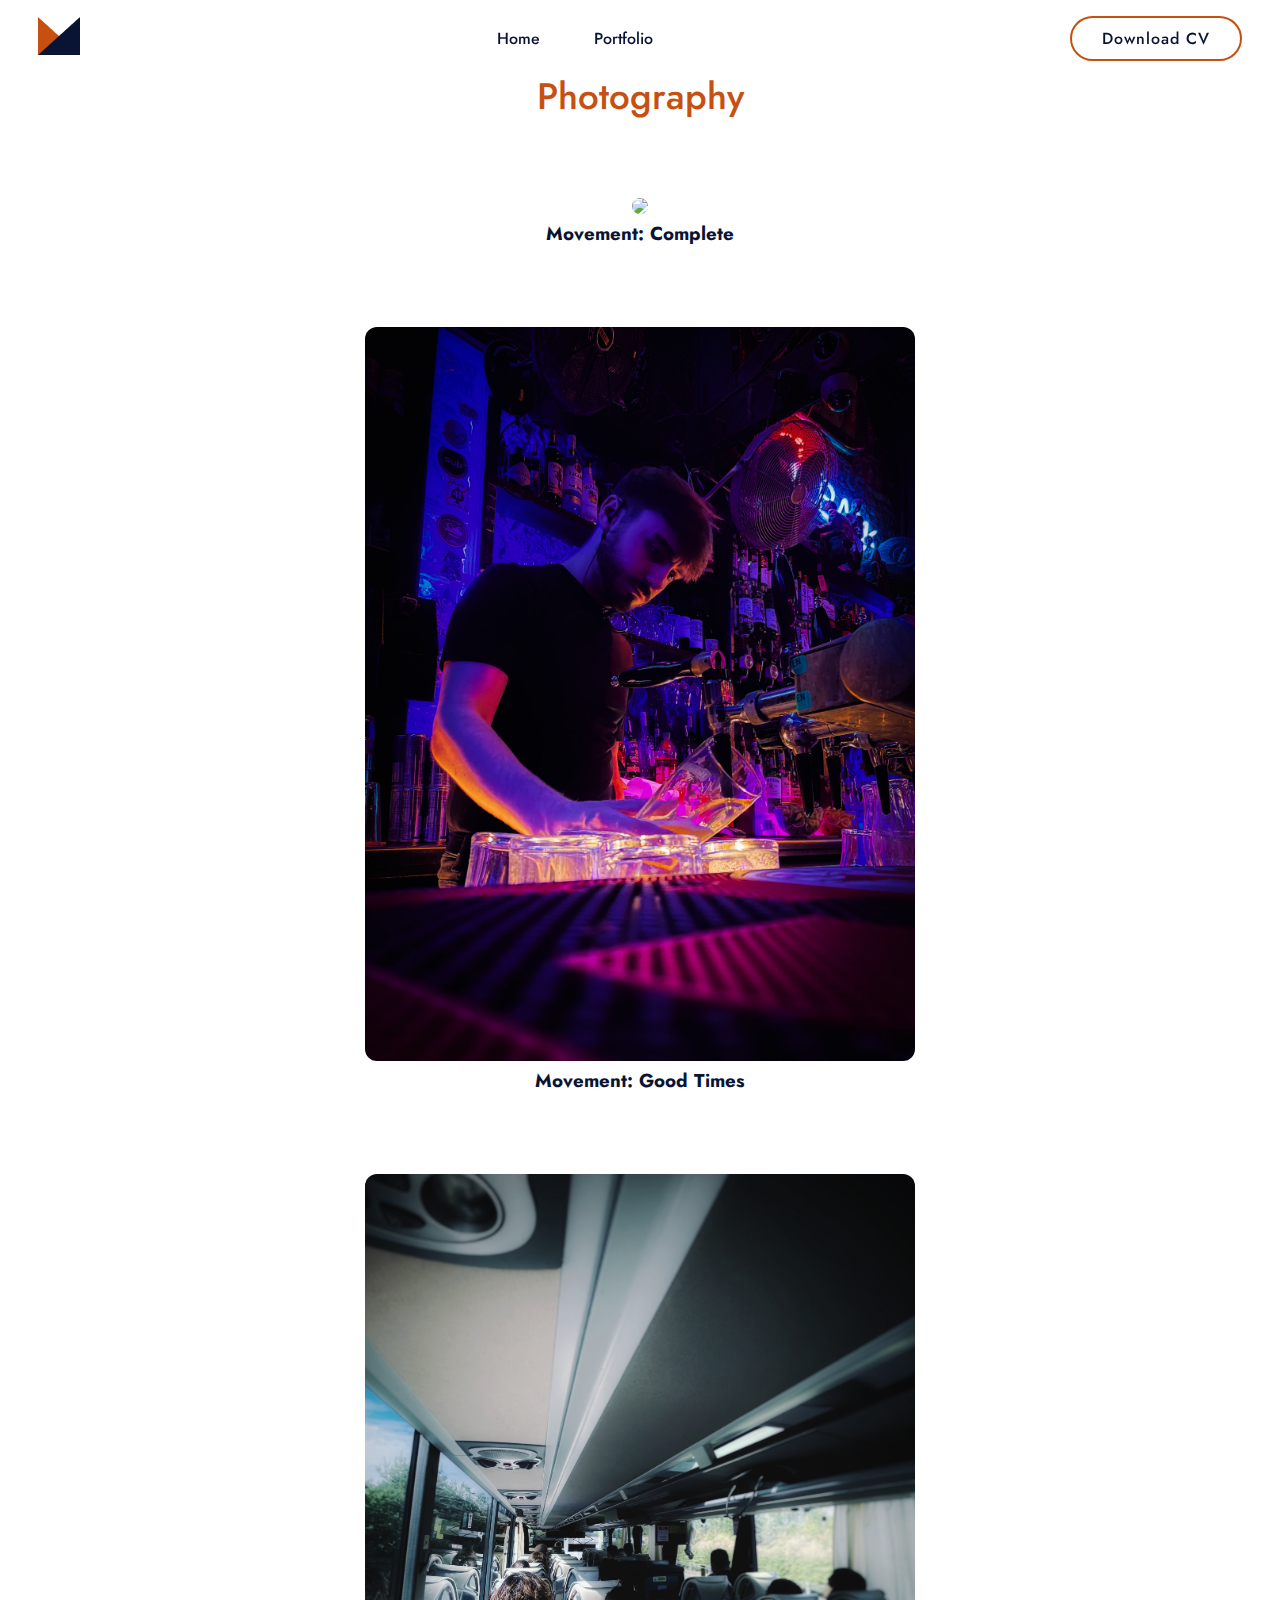
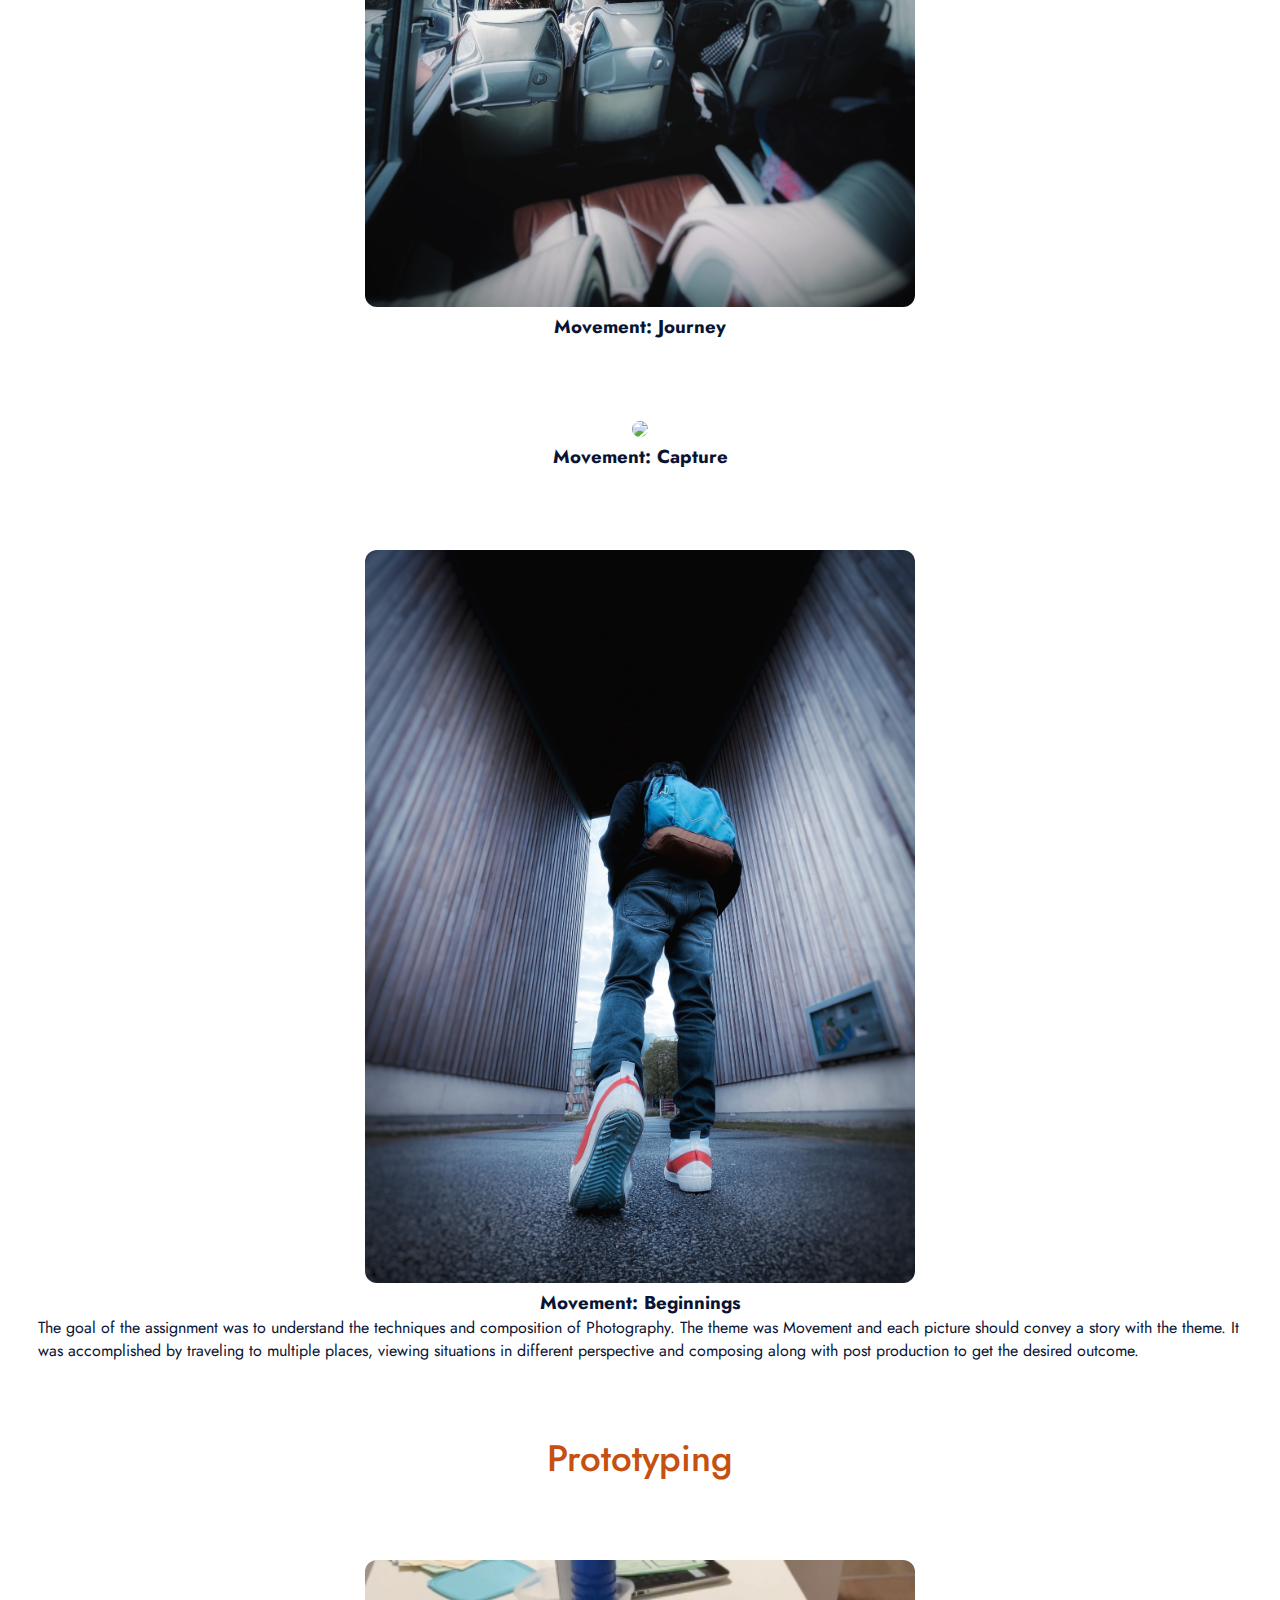
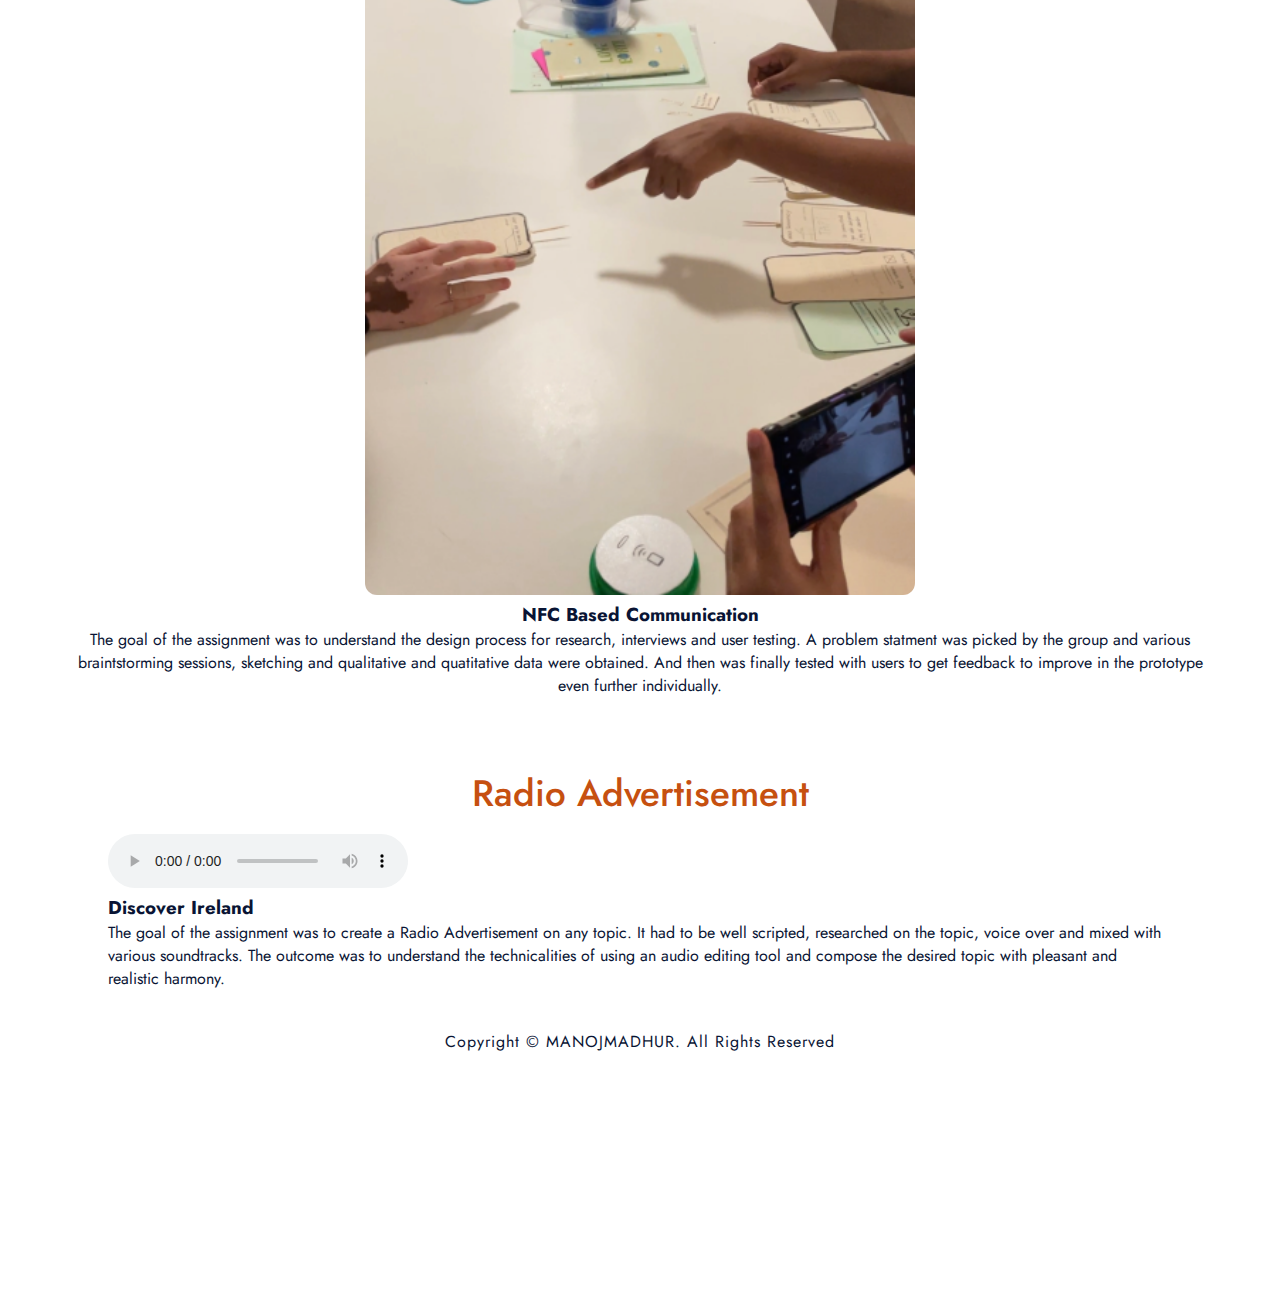
==== portfolio.html @ 1d24e74d "CSS, JSS and media files for HTML file" ====
<!DOCTYPE html>
<html>
<head>
	<meta charset="utf-8">
	<meta name="viewport" content="width=device-width, initial-scale=1">
	<title>Personal Portfolio Website 2022</title>
	<link rel="stylesheet" type="text/css" href="css/style.css">

	<link rel="stylesheet"
  href="https://unpkg.com/boxicons@latest/css/boxicons.min.css">

  <link rel="preconnect" href="https://fonts.googleapis.com">
  <link rel="preconnect" href="https://fonts.gstatic.com" crossorigin>
  <link href="https://fonts.googleapis.com/css2?family=Jost:wght@100;200;300;400;500;600;700;800;900&display=swap" rel="stylesheet">

</head>
<body>
	<!--header-->
	<header>
		<a href="#" class="logo"><img src="img/logo.png"></a>
		<div class="bx bx-menu" id="menu-icon"></div>

		<ul class="navlist">
			<li><a href="../Portfolio Task/index.html">Home</a></li>
			<li><a href="#portfolio">Portfolio</a></li>
		</ul>
		<a href="../Portfolio Task/CV_ManojMadhur.pdf" download="" class="top-btn">Download CV</a>
	</header>

	<!--works-->
	<!--------portfolio---->
	<section class="portfolio" id="portfolio">
		<div class="heading">
			<h2 style="color:#C65010">Photography</h2>
		</div>

		<div class="portfolio-content">
			<div class="col">
				<img src="img/Movement1.jpg">
					<h3>Movement: Complete</h3>
				</div>
			</div>
			<div class="portfolio-content">
				<div class="col">
					<img src="img/Movement2.jpg">
						<h3>Movement: Good Times</h3>
					</div>
				</div>
				<div class="portfolio-content">
					<div class="col">
						<img src="img/Movement3.jpg">
							<h3>Movement: Journey</h3>
						</div>
					</div>
					<div class="portfolio-content">
						<div class="col">
							<img src="img/Movement4.jpeg">
								<h3>Movement: Capture</h3>
							</div>
						</div>
						<div class="portfolio-content">
							<div class="col">
								<img src="img/Movement5.jpg">
									<h3>Movement: Beginnings</h3>
								</div>
							</div>
							<div>
								
                            <p>The goal of the assignment was to understand the techniques and composition of Photography. The theme was Movement and each picture should convey a story with the theme. It was accomplished by traveling to multiple places, viewing situations in different perspective and composing along with post production to get the desired outcome.</p>
	                        </div>

			<section class="portfolio" id="portfolio">
				<div class="heading">
					<h2 style="color:#C65010">Prototyping</h2>
				</div>
		
				<div class="portfolio-content">
					<div class="col">
						<img src="img/work2.jpg">
							<h3>NFC Based Communication</h3>
							<p>The goal of the assignment was to understand the design process for research, interviews and user testing. A problem statment was picked by the group and various braintstorming sessions, sketching and qualitative and quatitative data were obtained. And then was finally tested with users to get feedback to improve in the prototype even further individually.</p>
						</div>
					</div>

					<section class="portfolio" id="portfolio">
						<div class="heading">
							<h2 style="color:#C65010">Radio Advertisement</h2>
						</div>

						<audio controls>
							<source src="../Portfolio Task/22146857_Assignment 3_Audio File.mp3" type="audio/mp3">
						  </audio>
						  <h3>Discover Ireland</h3>
						  <p>The goal of the assignment was to create a Radio Advertisement on any topic. It had to be well scripted, researched on the topic, voice over and mixed with various soundtracks. The outcome was to understand the technicalities of using an audio editing tool and compose the desired topic with pleasant and realistic harmony.</p>

	<!--copyrights-->
	<div class="ends">
		<p>Copyright © MANOJMADHUR. All Rights Reserved</p>
	</div>

	<script src="https://unpkg.com/scrollreveal"></script>

	<!--Link to js-->
	<script type="text/javascript" src="js/script.js"></script>
	
</body>
</html>
---- css/style.css ----
*{
	padding: 0;
	margin: 0;
	box-sizing: border-box;
	font-family: 'Jost', sans-serif;
	list-style: none;
	text-decoration: none;
	scroll-behavior: smooth;
}
:root{
	--bg-color: #ffffff;
	--text-color: #091434;
	--secound-color: #6C7584;
	--main-color: #C65010;
	--big-font: 5rem;
	--h2-font: 3rem;
	--p-font: 1.1rem;
}
body{
	background: var(--bg-color);
	color: var(--text-color);
}
header{
	position: fixed;
	width: 100%;
	top: 0;
	right: 0;
	z-index: 1000;
	display: flex;
	align-items: center;
	justify-content: space-between;
	background: transparent;
	padding: 30px 18%;
	transition: .3s;
}
.logo img{
	max-width: 100%;
	width: 42px;
	height: auto;
}
.navlist{
	display: flex;
}
.navlist li{
	position: relative;
}
.navlist a{
	font-size: var(--p-font);
	color: var(--text-color);
	font-weight: 500;
	padding: 10px 27px;
}
.navlist a::after{
	content: '';
	position: absolute;
	width: 0;
	height: 2px;
	background: var(--main-color);
	bottom: -3px;
	left: 0;
	transition: ease .40s;
}
.navlist a:hover::after{
	width: 100%;
}
#menu-icon{
	font-size: 35px;
	color: var(--text-color);
	z-index: 10001;
	cursor: pointer;
	display: none;
}
.top-btn{
	display: inline-block;
	padding: 9px 30px;
	background: transparent;
	border: 2px solid var(--main-color);
	border-radius: 30px;
	color: var(--text-color);
	letter-spacing: 1px;
	font-size: var(--p-font);
	font-weight: 500;
	transition: ease .50s;
}
.top-btn:hover{
	transform: scale(1.1);
	background: var(--main-color);
	border: 2px solid var(--main-color);
	color: var(--bg-color);
}

section{
	padding: 100px 18%;
}
.home{
	min-height: 100vh;
	height: 100%;
	width: 100%;
	background: url(../img/background.jpg);
	background-size: cover;
	background-position: center;
	position: relative;
	display: grid;
	grid-template-columns: repeat(2, 1fr);
	align-items: center;
	grid-gap: 4rem;
}

.home-img img{
	max-width: 100%;
	width: 540px;
	height: auto;
}
header.sticky{
	background: var(--bg-color);
	padding: 13px 18%;
	box-shadow: 0px 0px 10px rgb(0 0 0 / 10%);
}

.items{
	display: grid;
	grid-template-columns: repeat(auto-fit, minmax(220px, auto));
	grid-gap: 2rem;
	align-items: center;
	text-align: center;
}
.sub-box{
	padding: 45px 45px 45px 45px;
	transition: ease .50s;
	cursor: pointer;
}
.sub-img img{
	max-width: 100%;
	width: 60px;
	height: auto;
	margin-bottom: 20px;
}
.sub-box h3{
	margin-bottom: 20px;
	font-size: 24px;
	font-weight: 500;
}
.sub-box p{
	font-size: var(--p-font);
	color: var(--secound-color);
	line-height: 29px;
}
.sub-box:hover{
	background: #ffffff;
	box-shadow: 18px 0px 87px 0px rgb(10 15 70 / 7%);
	border-radius: 12px;
	will-change: transform;
	transform: perspective(1000px) rotateX(4.80deg) rotateY(10.23deg) scale3d(1.05,1.05,1.05);
}

.about{
	display: grid;
	grid-template-columns: repeat(2, 2fr);
	align-items: center;
	grid-gap: 2rem;
}
.about-img img{
	max-width: 100%;
	width: 540px;
	height: auto;
}
.about-text h2{
	font-size: var(--h2-font);
	font-weight: 500;
	margin: 8px 0px 25px;
	line-height: 1.1;
}
.about-text h3{
	color: var(--main-color);
	font-size: 20px;
	font-weight: 500;
}
.about-text p{
	max-width: 550px;
	font-size: var(--p-font);
	color: var(--secound-color);
	line-height: 28px;
	margin-bottom: 45px;
}

.heading{
	text-align: center;
}
.heading h2{
	font-size: var(--h2-font);
	font-weight: 500;
	margin: 7px 0px 20px;
	line-height: 1.1;
}
.heading h3{
	color: var(--main-color);
	font-size: 20px;
	font-weight: 500;
}
.heading p{
	font-size: var(--p-font);
	color: var(--secound-color);
	line-height: 28px;
}
.portfolio-content{
	display: grid;
	grid-template-columns: repeat(auto-fit, minmax(350px, auto));
	grid-gap: 2rem;
	align-items: center;
	margin-top: 5rem;
	text-align: center;
	cursor: pointer;
}
.col{
	position: relative;
}
.col img{
	max-width: 100%;
	width: 550px;
	height: auto;
	object-fit: cover;
	border-radius: 12px;
}
.layer{
	background: transparent;
	height: 100%;
	width: 100%;
	position: absolute;
	top: 0;
	left: 0;
	border-radius: 12px;
	transition: all .40s;
}
.layer:hover{
	background: linear-gradient(rgba(0,0,0,0.5) 0%, #191919);
}
.layer h3{
	position: absolute;
	width: 100%;
	font-size: 25px;
	font-weight: 500;
	color: var(--bg-color);
	bottom: 0;
	left: 50%;
	transform: translateX(-50%);
	opacity: 0;
	transition: all .40s;
}
.layer:hover h3{
	bottom: 52%;
	opacity: 1;
}

.layer h5{
	position: absolute;
	width: 100%;
	font-size:12px;
	font-weight: 500;
	color: var(--bg-color);
	bottom: 0;
	left: 50%;
	transform: translateX(-50%);
	opacity: 0;
	transition: all .40s;
}
.layer:hover h5{
	bottom: 48%;
	opacity: 1;
}

.contact{
	background: #091434;
	width: 64%;
	margin: 100px auto;
	padding: 70px 150px;
	display: flex;
	align-items: center;
	justify-content: center;
	text-align: center;
	border-radius: 12px;
	background-image: url(../img/intro.png);
	background-size: cover;
}
.center h3{
	font-size: 30px;
	font-weight: 500;
	margin-bottom: 3px;
	color: var(--bg-color);
}
.center p{
	font-size: var(--p-font);
	color: var(--bg-color);
	line-height: 26px;
	margin-bottom: 25px;
}
.contact .action form input[type="email"] {
	max-width: 100%;
	width: 470px;
	padding: 12px 15px;
	background: var(--bg-color);
	color: var(--text-color);
	border: none;
	outline: none;
	margin: 0 10px 20px 0;
	border-radius: 30px;
}
.contact .action form input[type="submit"] {
	padding: 12px 40px;
	background: var(--main-color);
	color: var(--bg-color);
	border: none;
	outline: none;
	margin: 0 10px 20px 0;
	border-radius: 30px;
	cursor: pointer;
}

.ends{
	text-align: center;
	padding: 40px;
}
.ends p{
	font-size: var(--p-font);
	letter-spacing: 1px;
}

@media (max-width: 1425px){
	header{
		padding: 16px 3%;
		transition: .3s;
	}
	header.sticky{
		padding: 10px 3%;
		transition: .3s;
	}
	section{
		padding: 70px 3%;
		transition: .3s;
	}
	.contact{
		width: 95%;
		transition: .3s;
	}
	:root{
		--big-font: 4rem;
		--h2-font: 2.3rem;
		--p-font: 1rem;
		transition: .3s;
	}
}

@media (max-width: 970px){
	#menu-icon{
		display: block;
	}
	.home{
		min-height: 80vh;
	}
	.navlist{
		position: absolute;
		top: -600px;
		left: 0;
		right: 0;
		flex-direction: column;
		background: var(--main-color);
		text-align: right;
		transition: all .40s;
	}
	.navlist a{
		display: block;
		padding: 1.2rem;
		margin: 1.5rem;
		border-right: 2px solid var(--bg-color);
		color: var(--bg-color);
	}
	.navlist a:hover{
		background: var(--bg-color);
		color: var(--main-color);
	}
	.navlist a::after{
		display: none;
	}
	.navlist.active{
		top: 100%;
	}
}

@media (max-width: 800px){
	.home{
		grid-template-columns: 1fr;
		min-height: 130vh;
		grid-gap: 1rem;
	}
	.home-text{
		padding-top: 55px;
	}
	.home-img{
		text-align: center;
	}
	.home-img img{
		width: 440px;
		height: auto;
	}
	.about{
		grid-template-columns: 1fr;
	}
	.about-img{
		text-align: center;
		margin-bottom: 30px;
	}
	:root{
		--big-font: 3.4rem;
		--h2-font: 2rem;
	}
	section{
		padding: 65px 3%;
		transition: .3s;
	}
}
@media (max-width: 540px){
	.contact .action form input[type="email"] {
		width: 310px;
	}
}
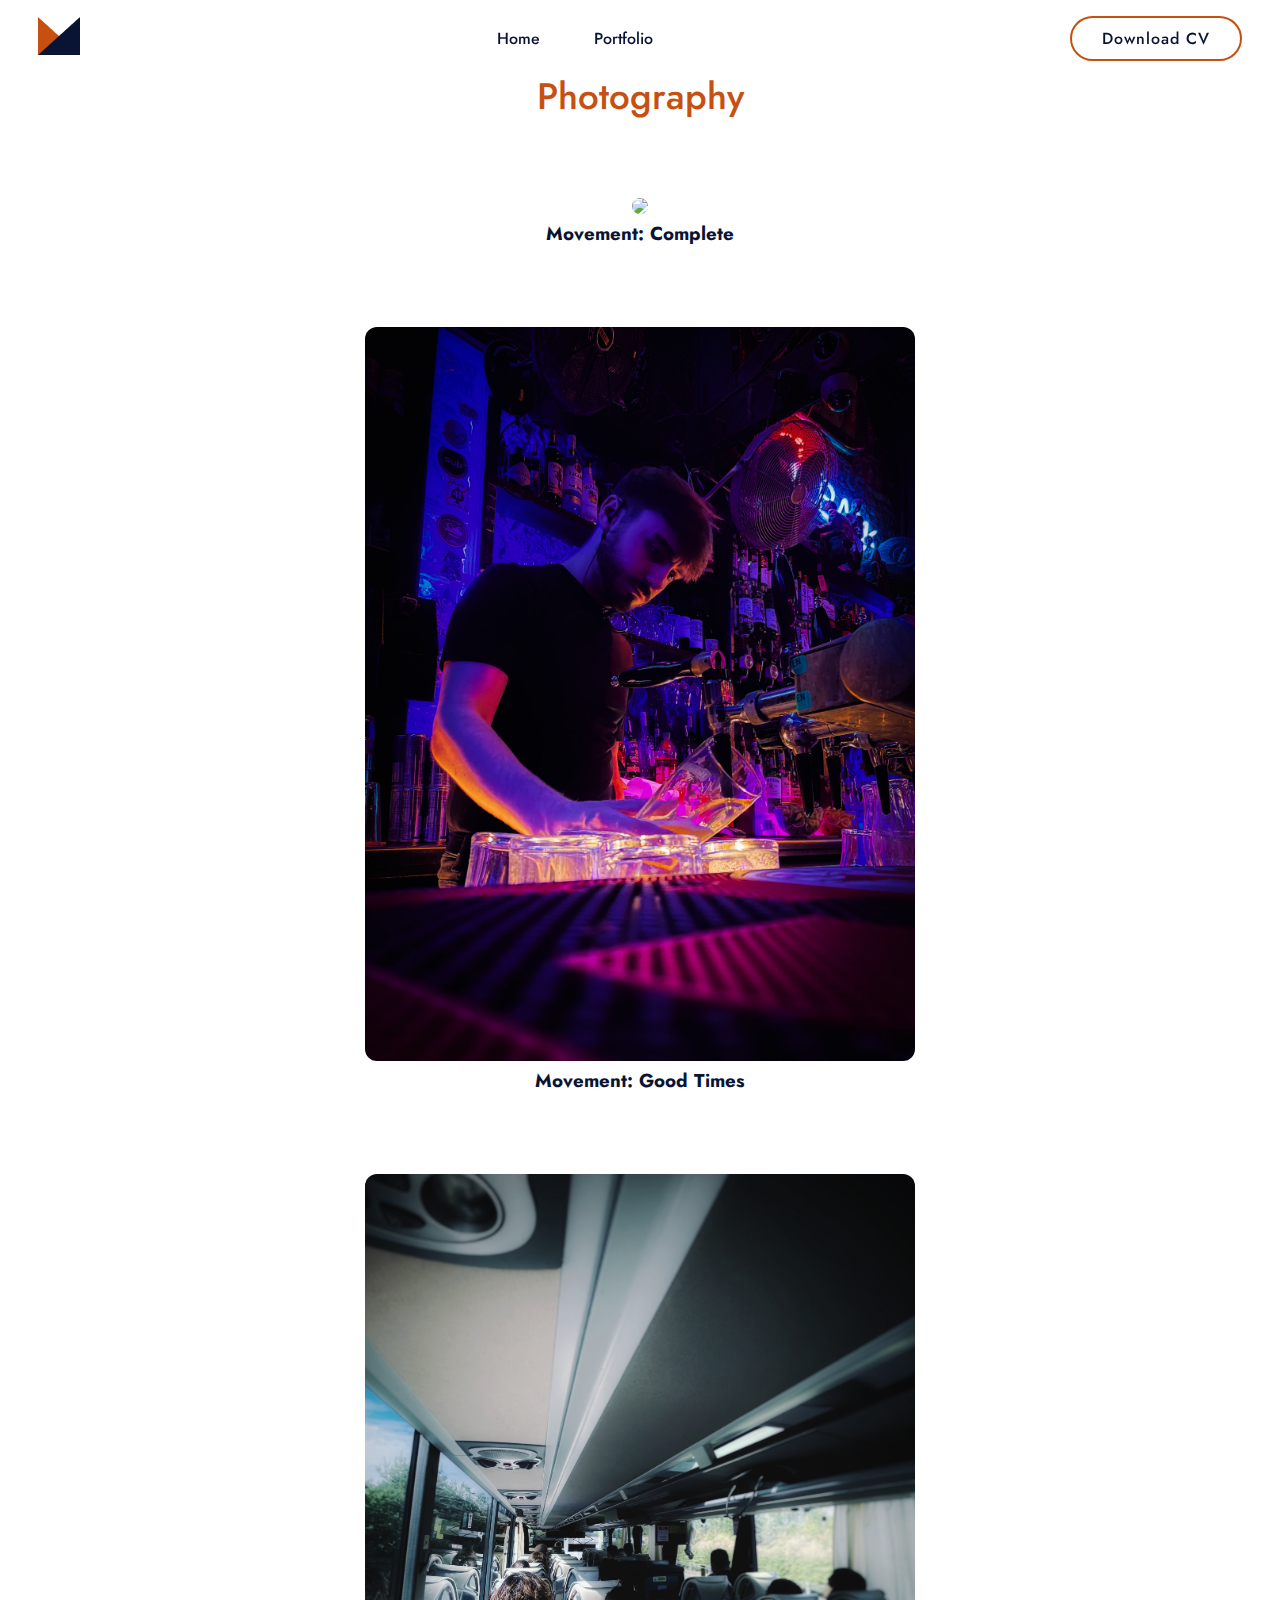
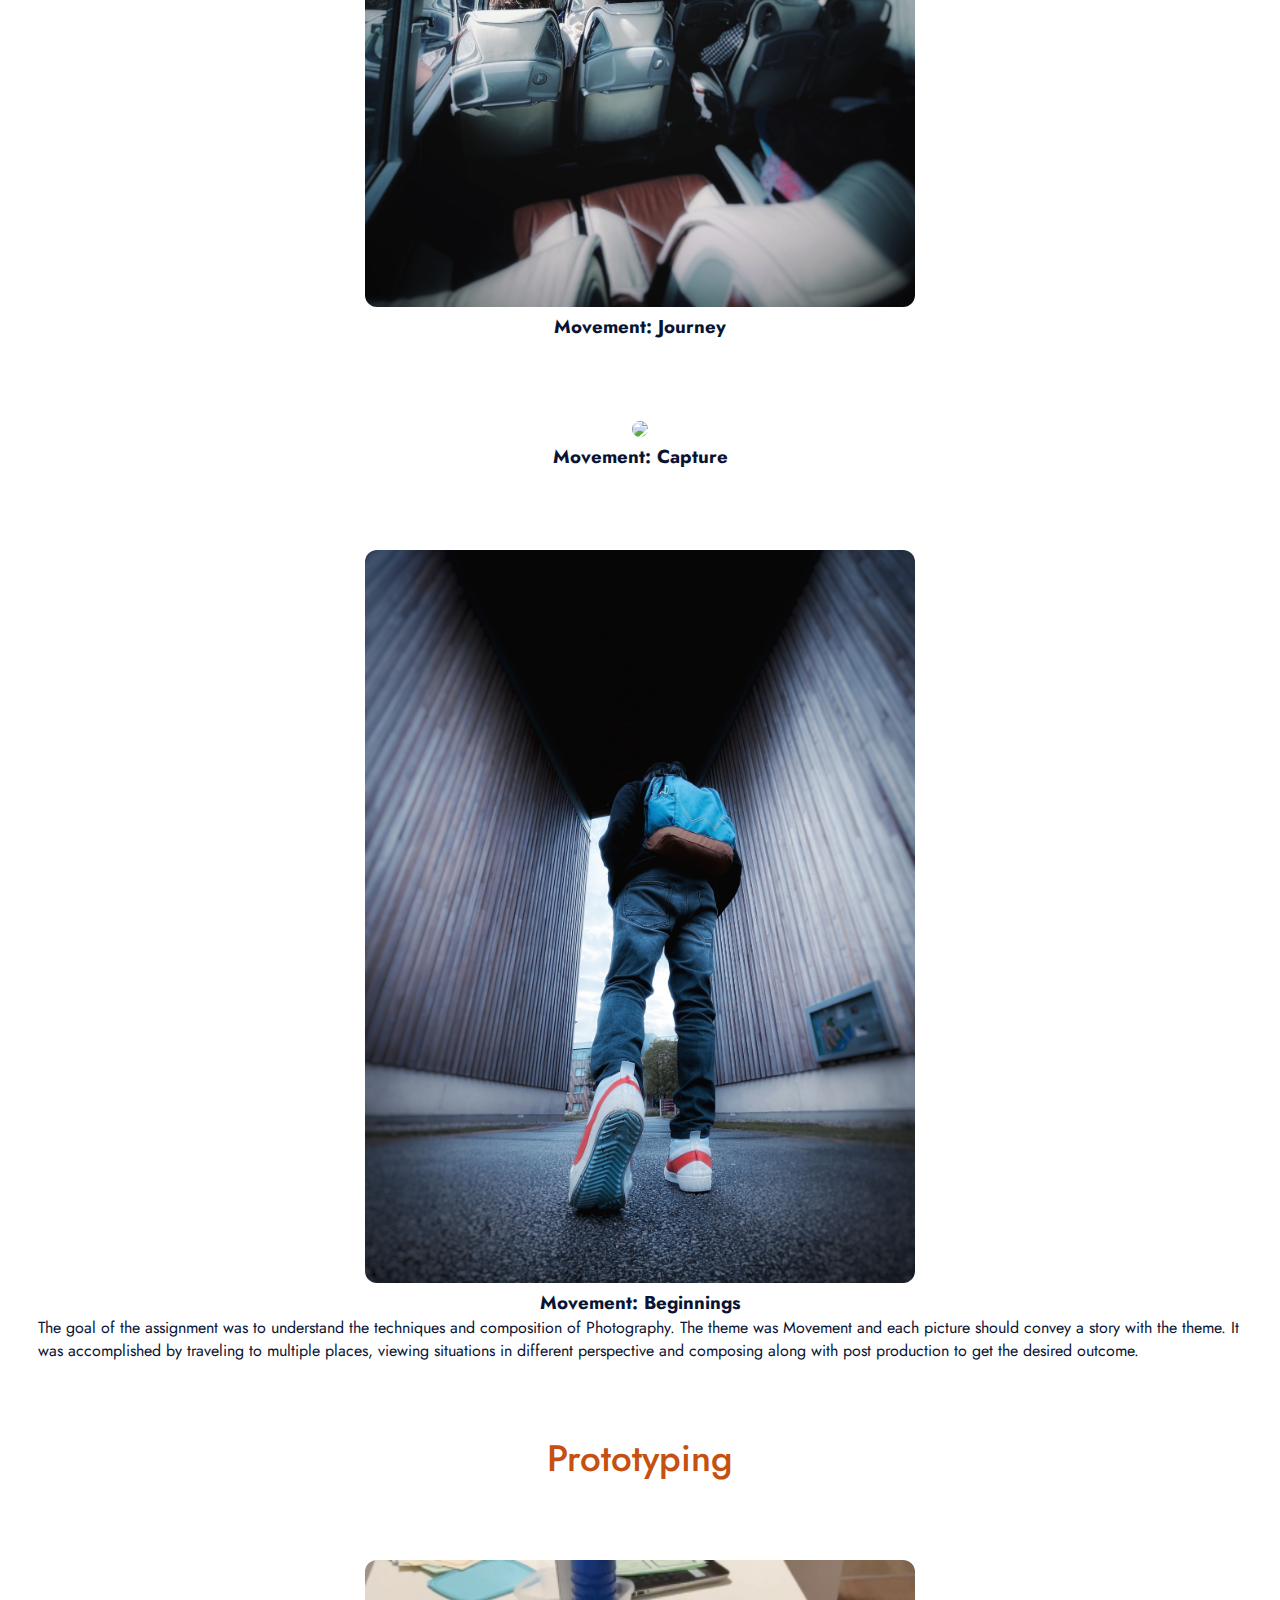
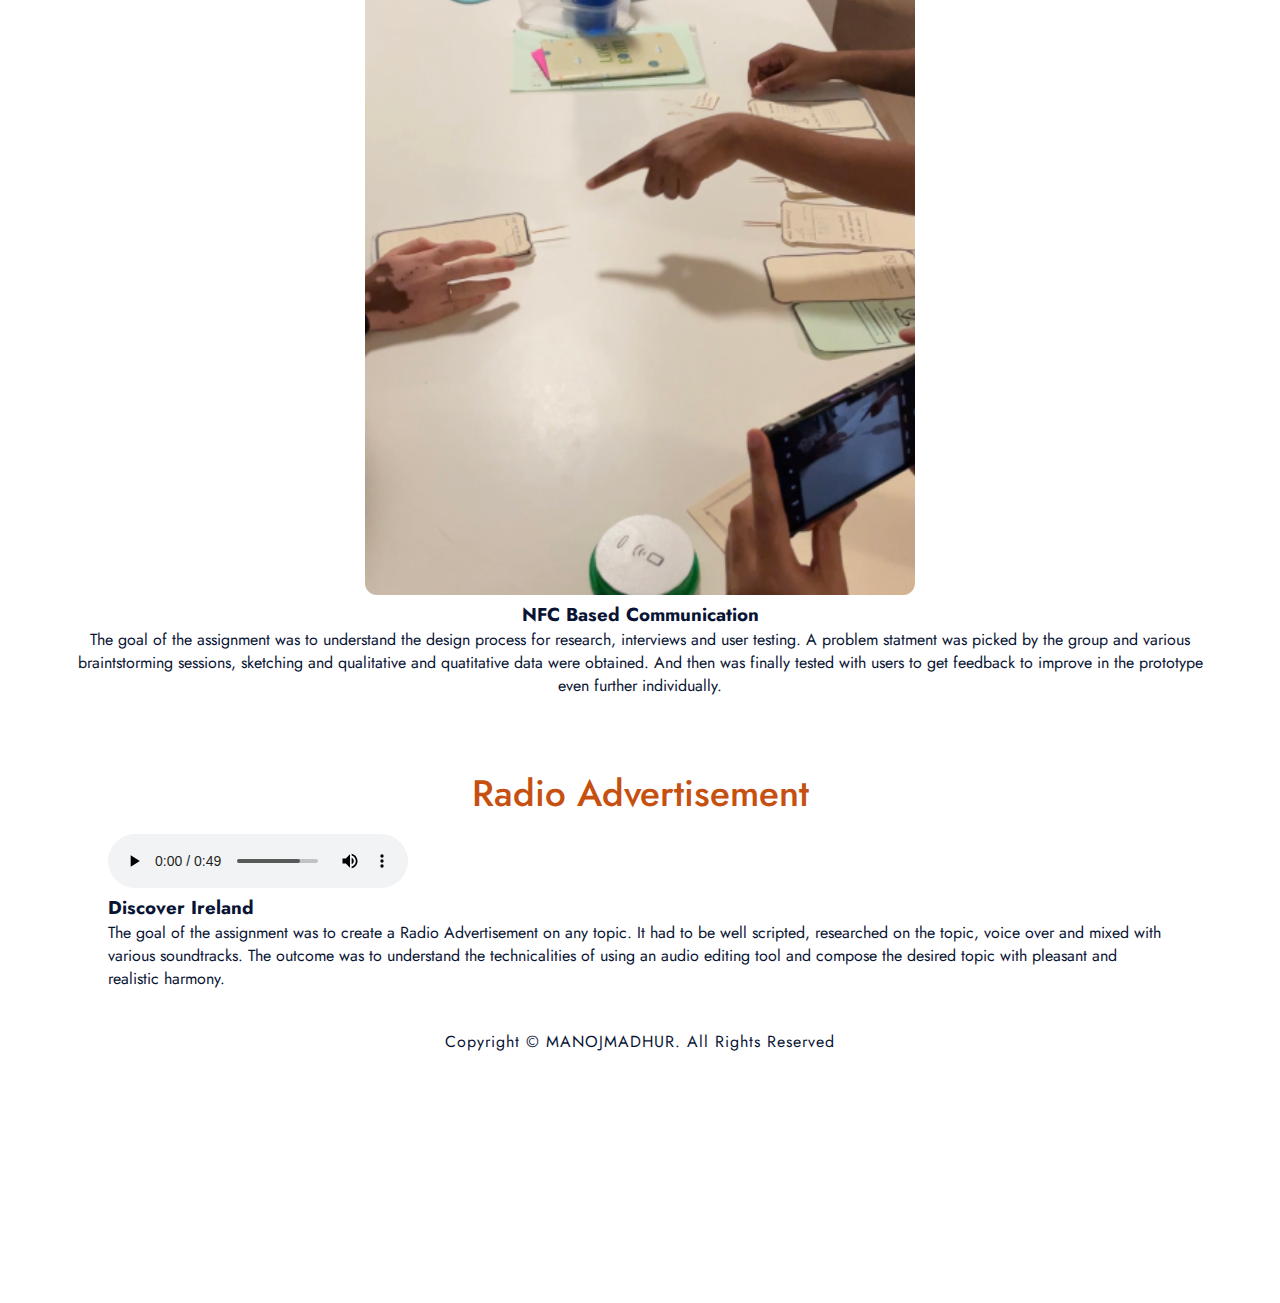
==== commit e2d17b40: "Update portfolio.html" ====
--- a/portfolio.html
+++ b/portfolio.html
@@ -88,7 +88,7 @@
 						</div>
 
 						<audio controls>
-							<source src="../Portfolio Task/22146857_Assignment 3_Audio File.mp3" type="audio/mp3">
+							<source src="../22146857_Assignment 3_Audio File.mp3" type="audio/mp3">
 						  </audio>
 						  <h3>Discover Ireland</h3>
 						  <p>The goal of the assignment was to create a Radio Advertisement on any topic. It had to be well scripted, researched on the topic, voice over and mixed with various soundtracks. The outcome was to understand the technicalities of using an audio editing tool and compose the desired topic with pleasant and realistic harmony.</p>
@@ -104,4 +104,4 @@
 	<script type="text/javascript" src="js/script.js"></script>
 	
 </body>
-</html>+</html>
--- a/css/style.css
+++ b/css/style.css
@@ -221,6 +221,14 @@
 	object-fit: cover;
 	border-radius: 12px;
 }
+.link {
+	position:absolute;
+	width: 100%;
+    height: 100%;
+    top: 0;
+    left: 0;
+	z-index:1;
+}
 .layer{
 	background: transparent;
 	height: 100%;
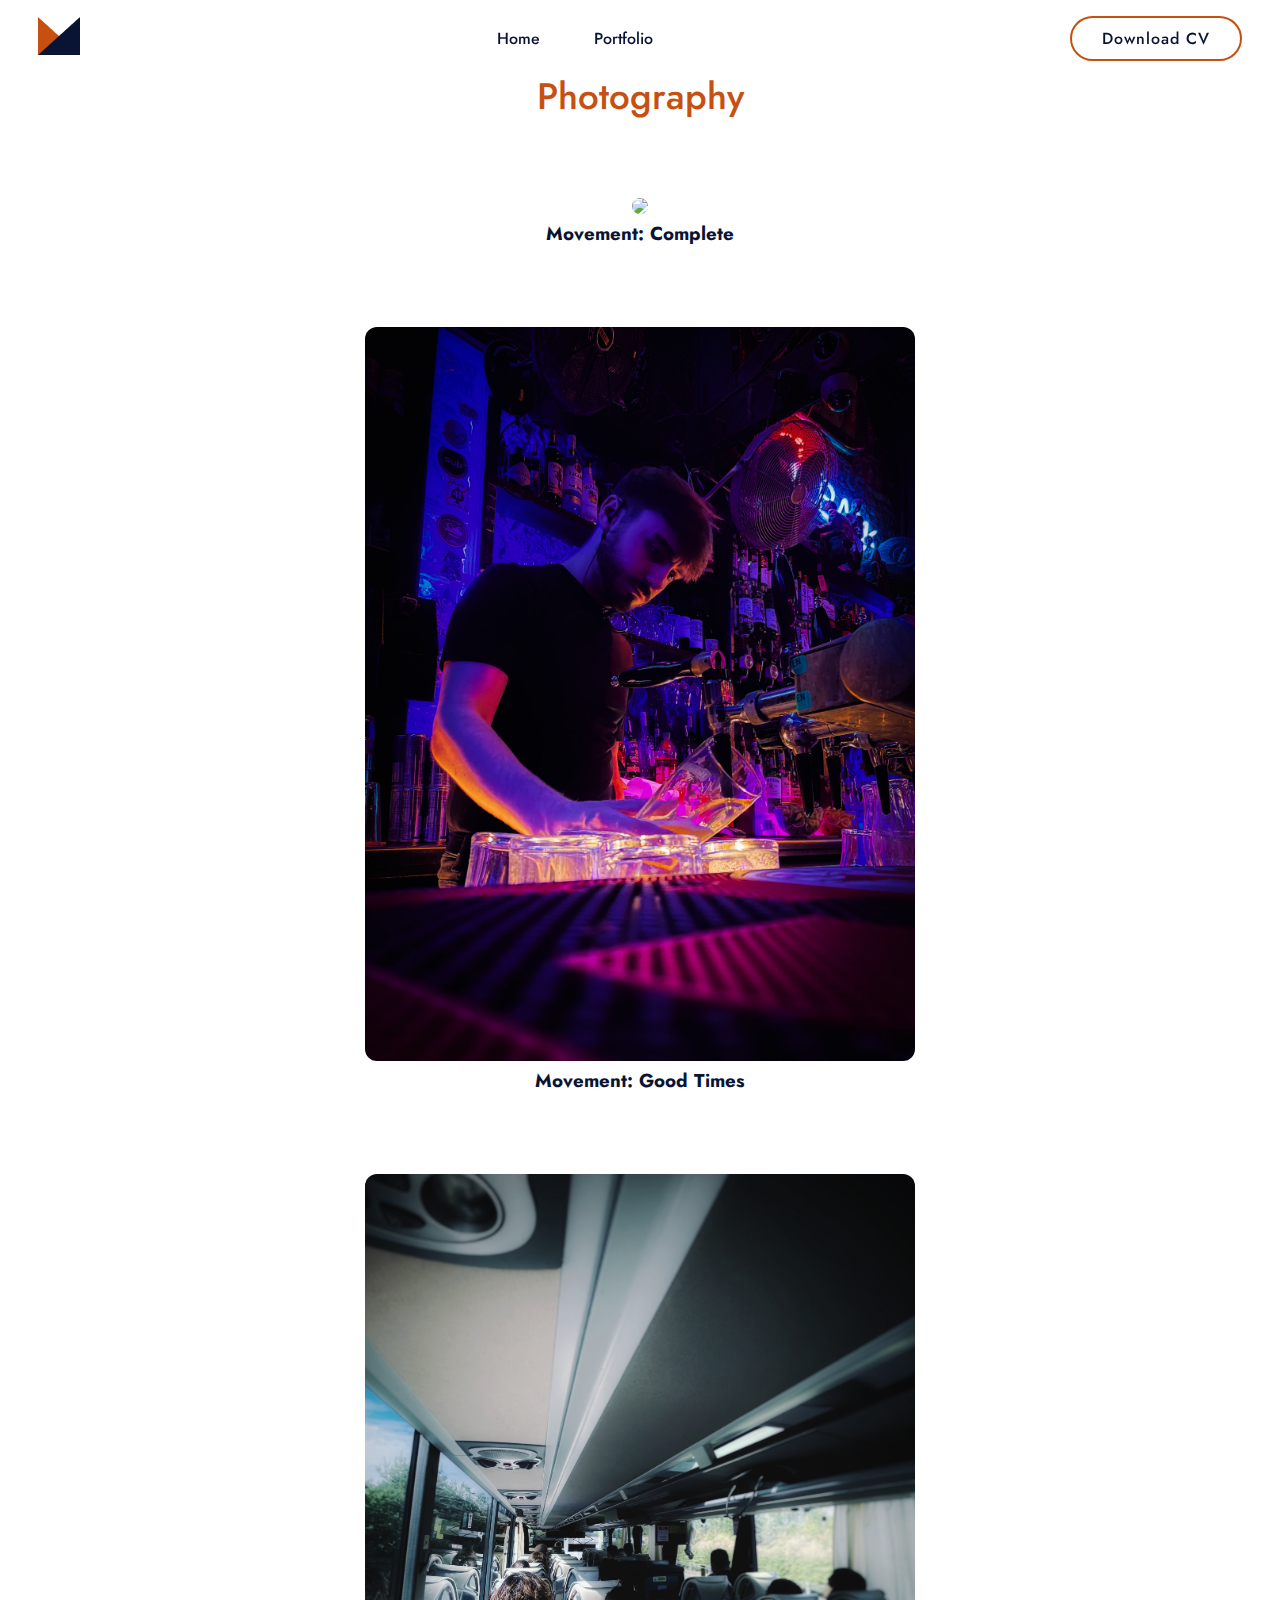
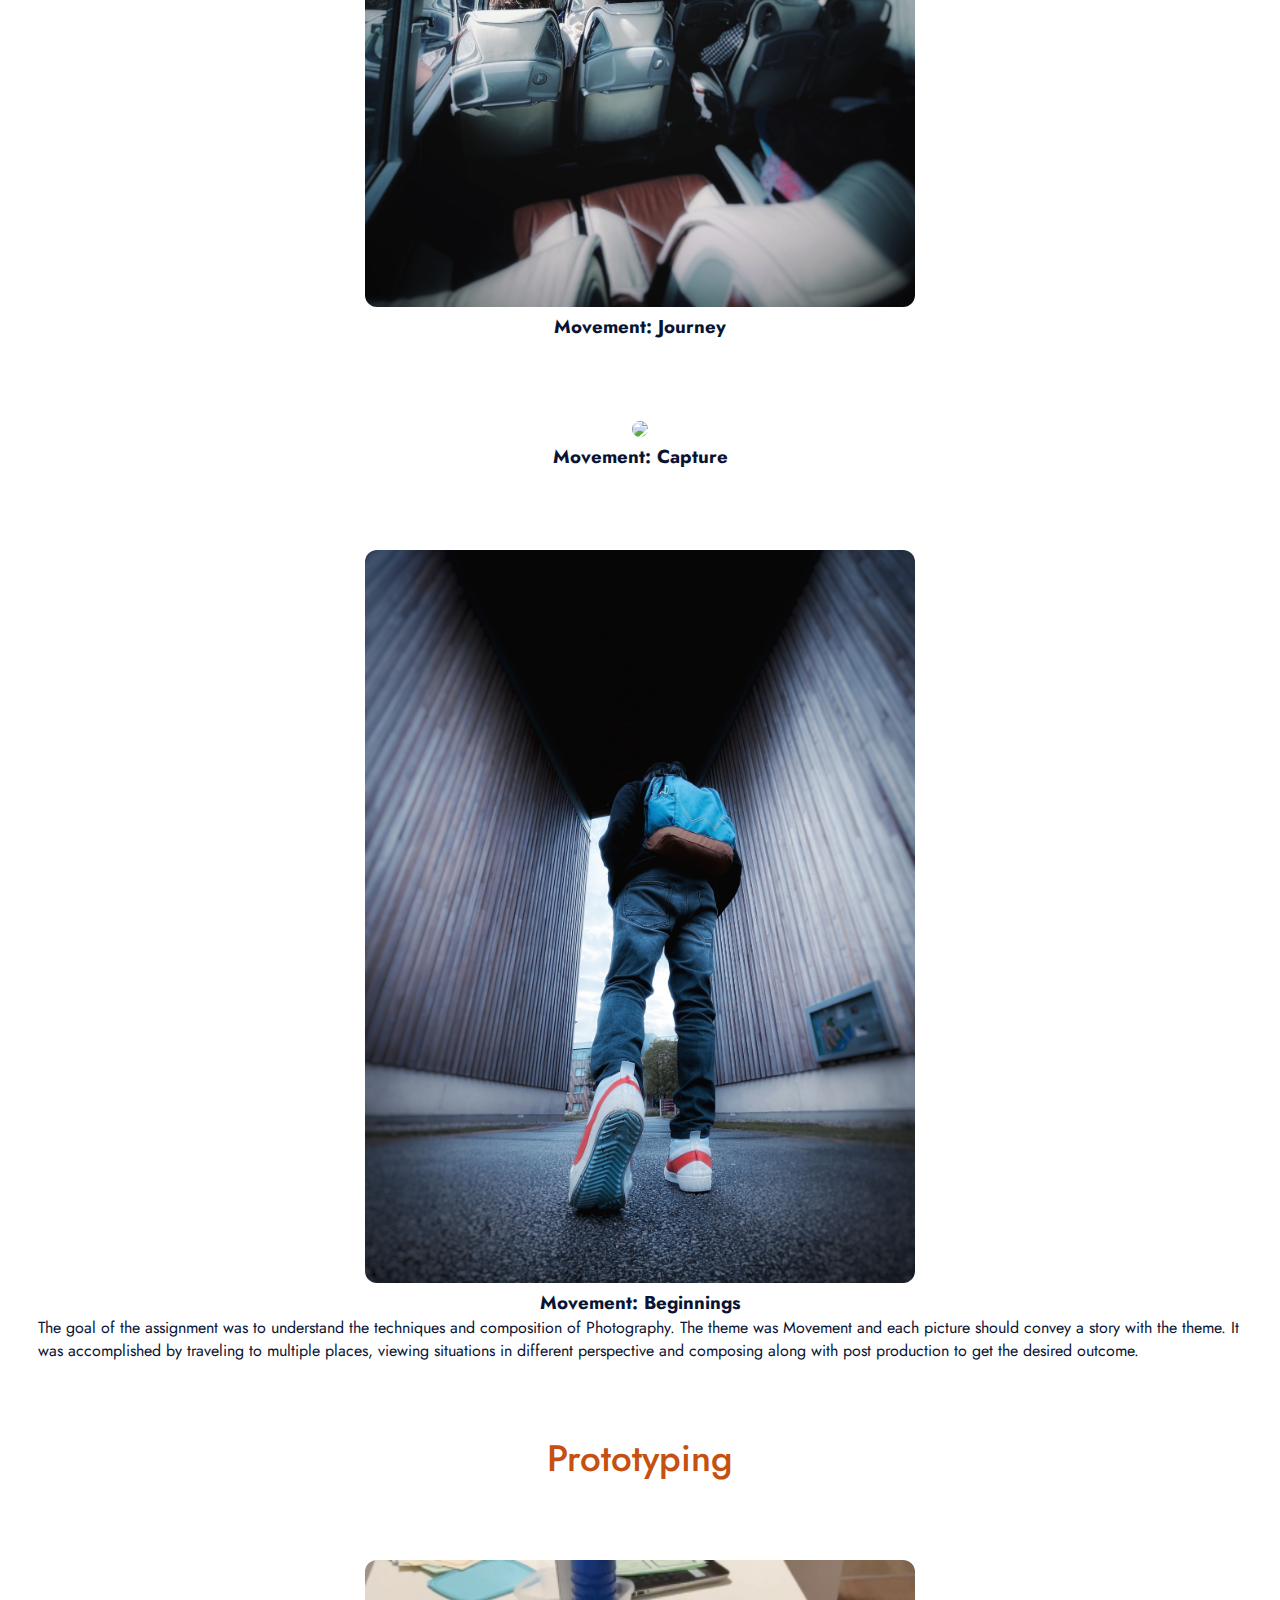
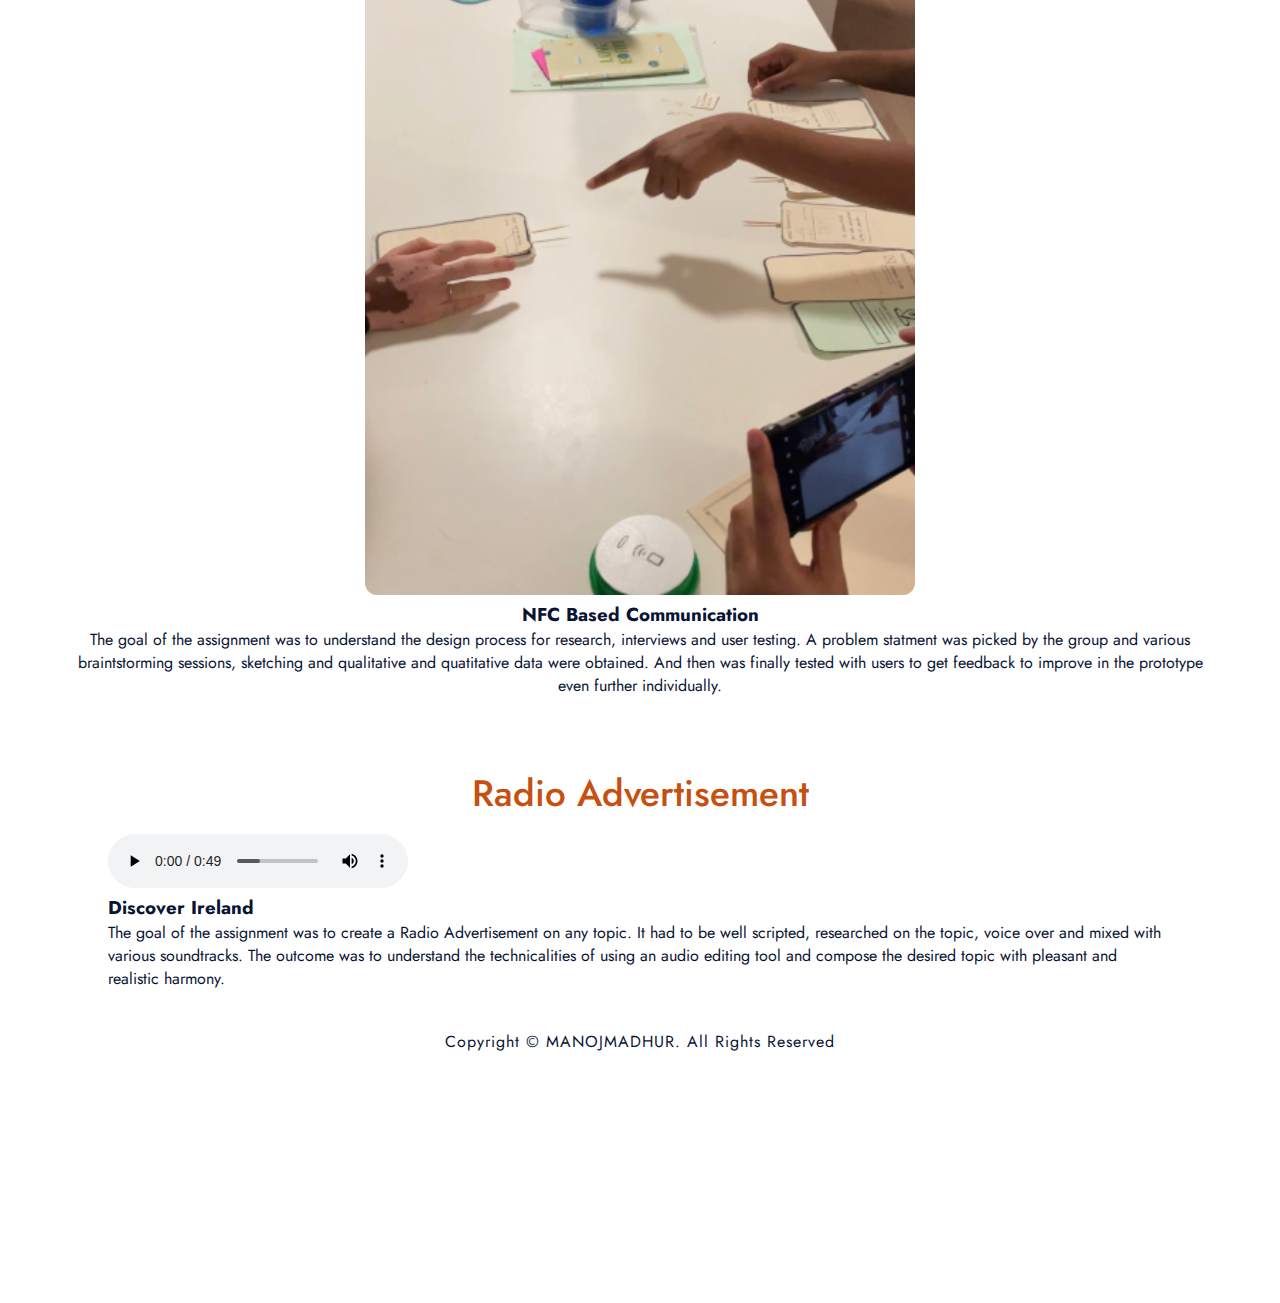
==== commit df9c664c: "Update portfolio.html" ====
--- a/portfolio.html
+++ b/portfolio.html
@@ -24,7 +24,7 @@
 			<li><a href="../Portfolio Task/index.html">Home</a></li>
 			<li><a href="#portfolio">Portfolio</a></li>
 		</ul>
-		<a href="../Portfolio Task/CV_ManojMadhur.pdf" download="" class="top-btn">Download CV</a>
+		<a href="../CV_ManojMadhur.pdf" download="" class="top-btn">Download CV</a>
 	</header>
 
 	<!--works-->
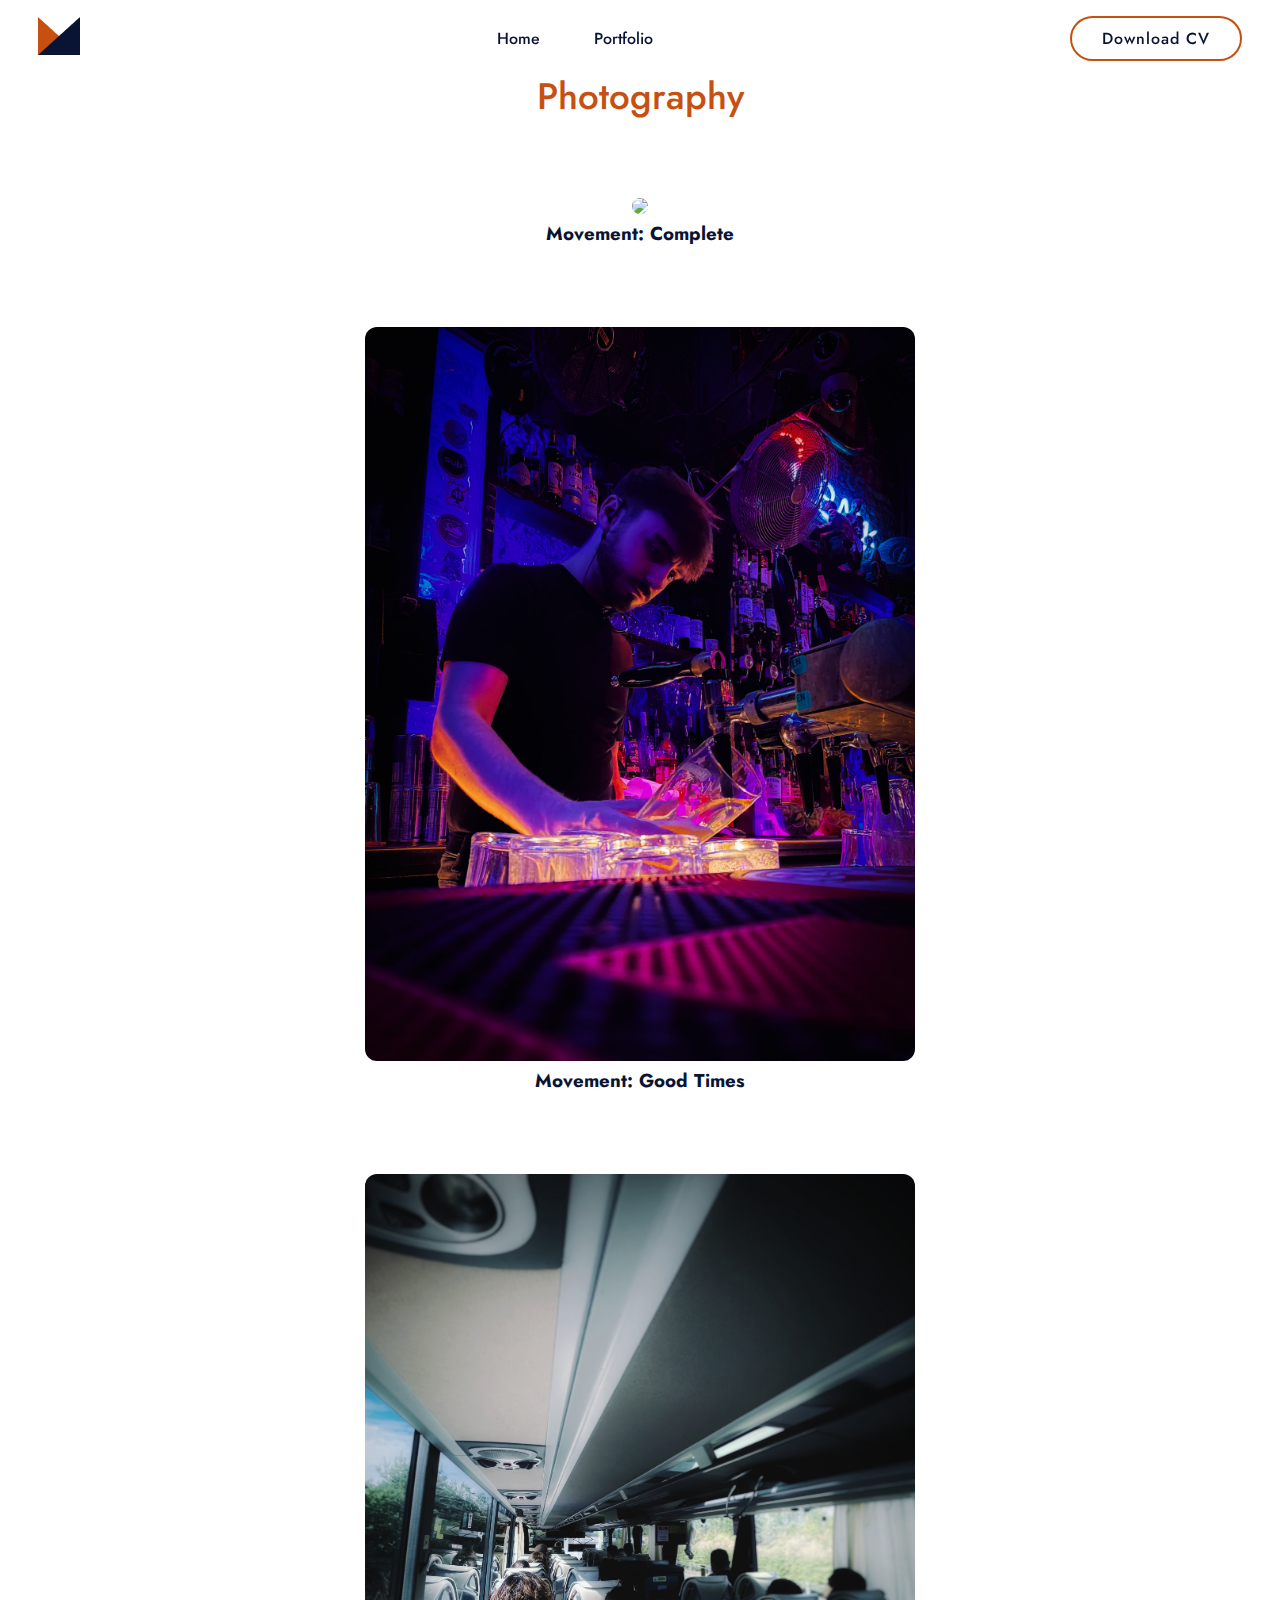
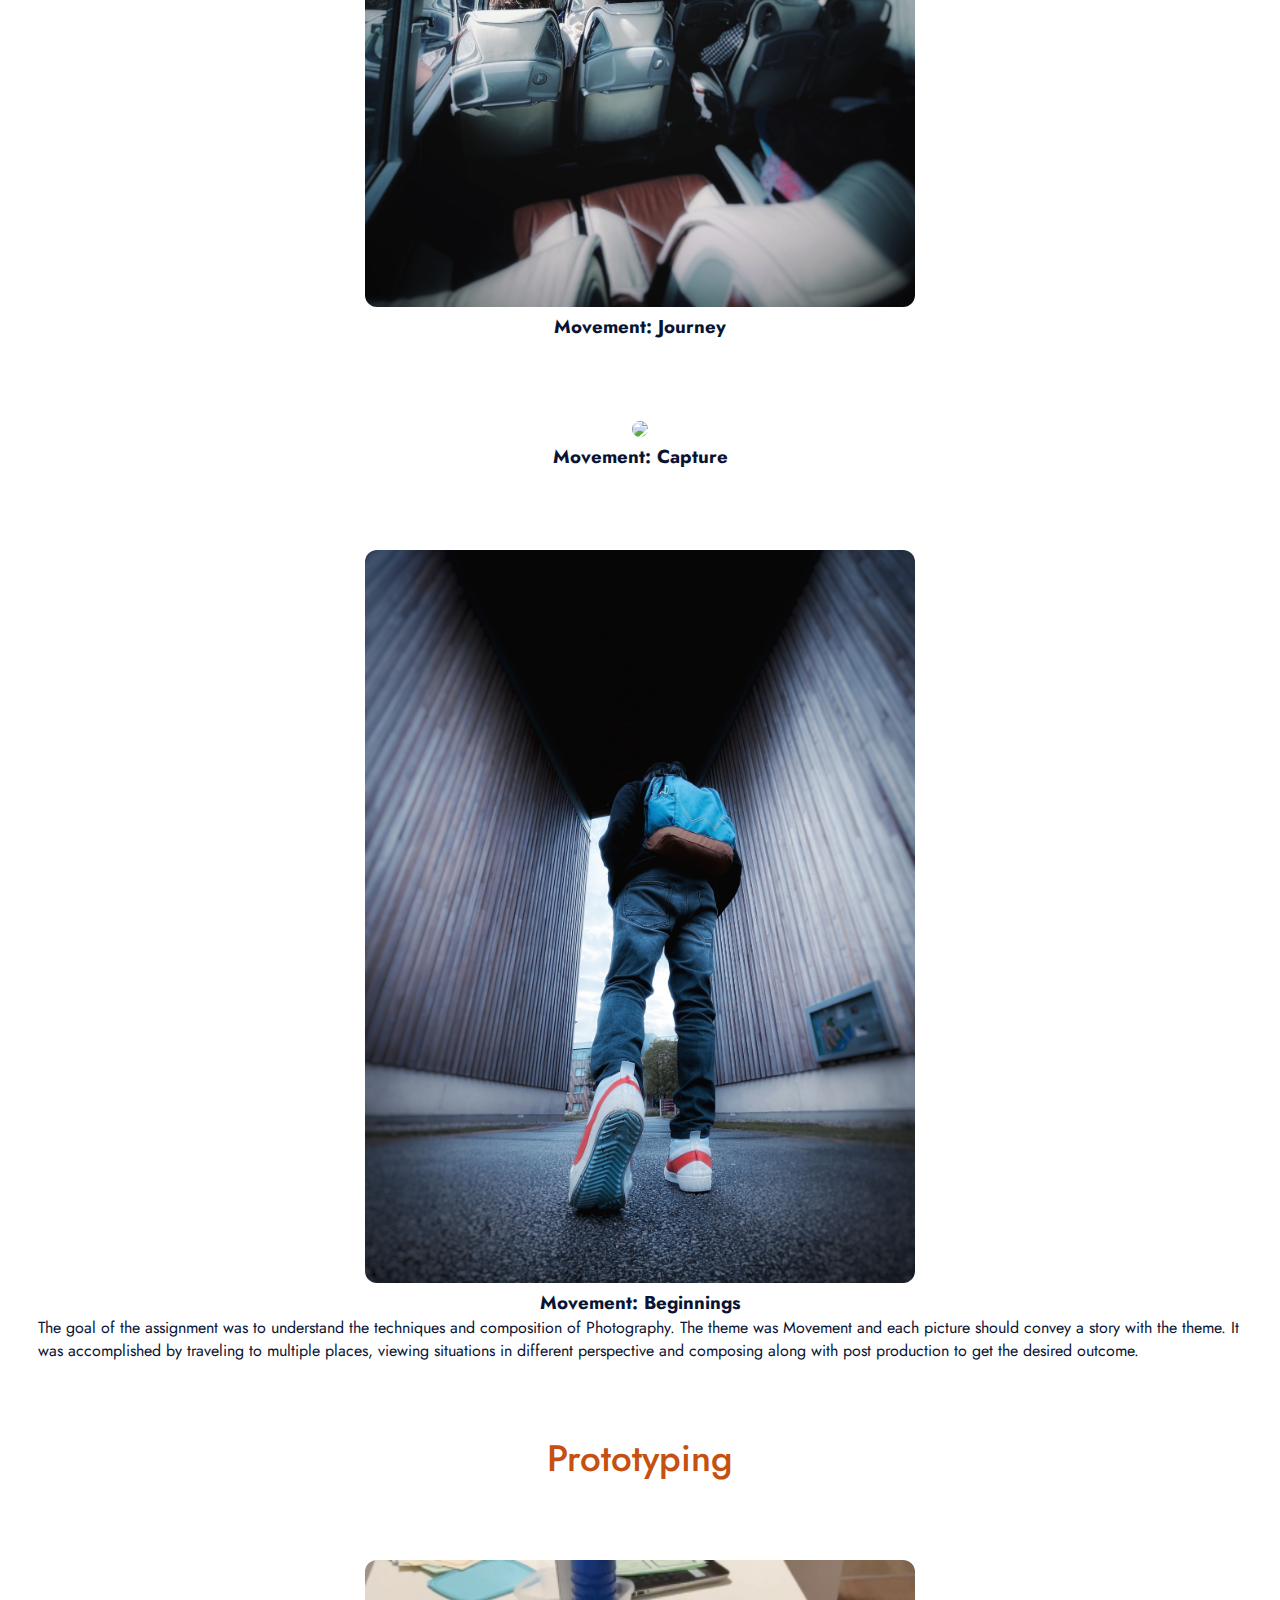
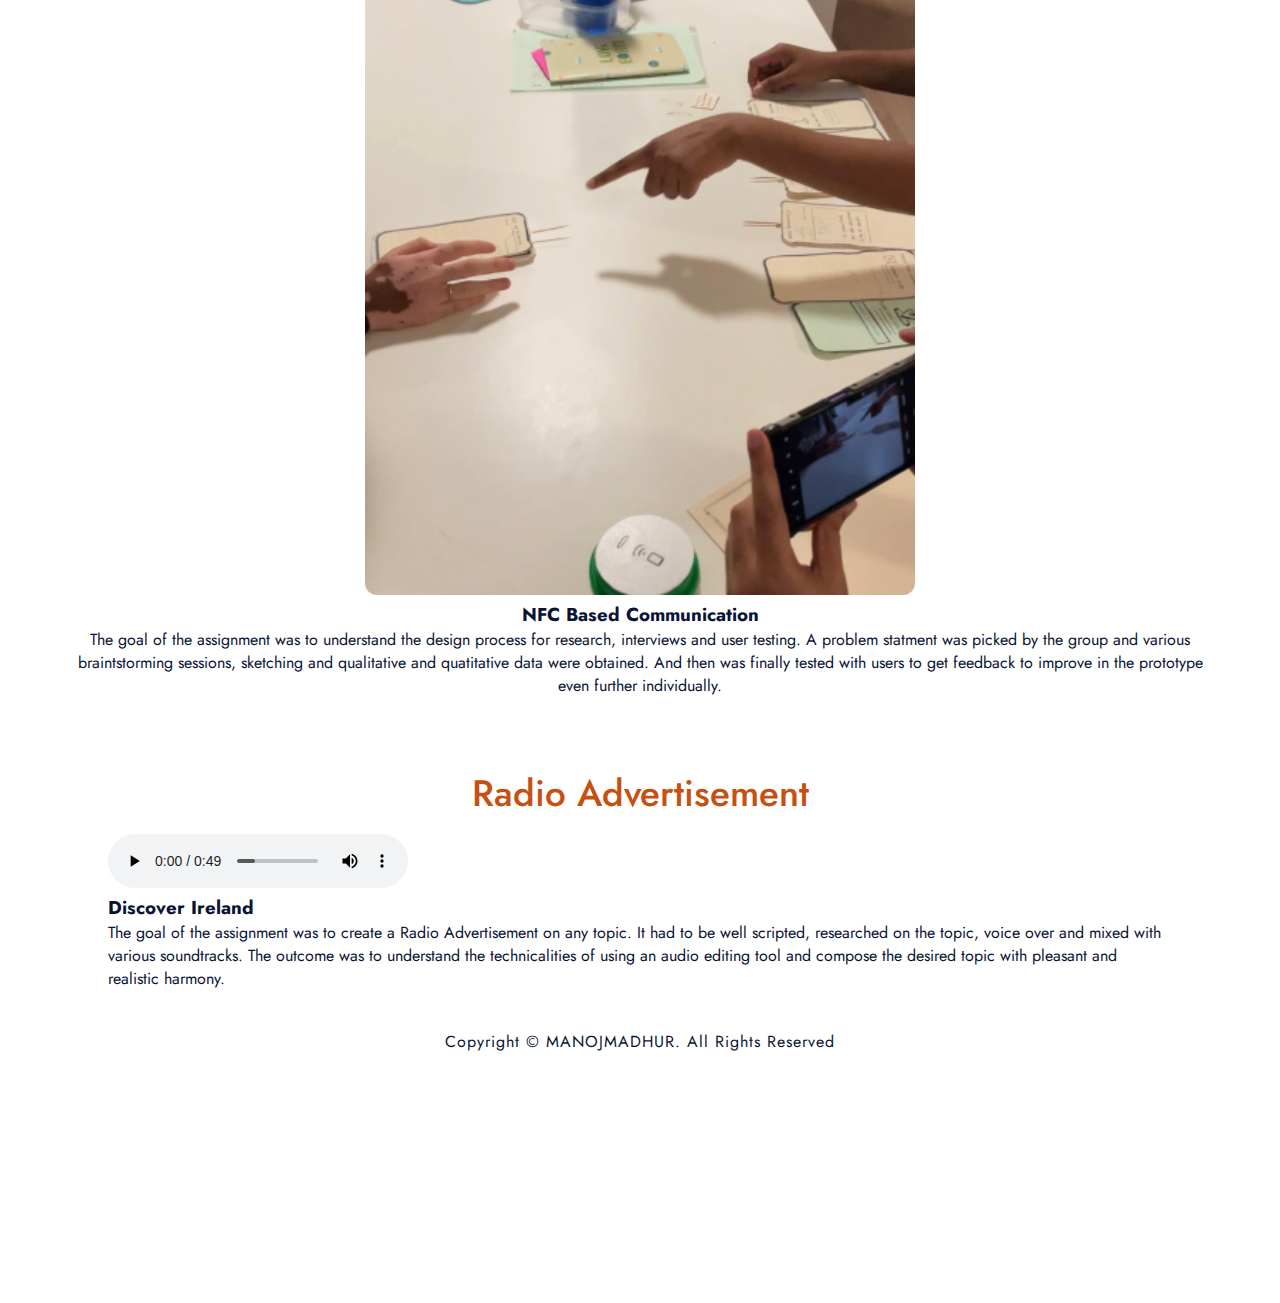
==== commit 75bd3ce7: "Update portfolio.html" ====
--- a/portfolio.html
+++ b/portfolio.html
@@ -21,7 +21,7 @@
 		<div class="bx bx-menu" id="menu-icon"></div>
 
 		<ul class="navlist">
-			<li><a href="../Portfolio Task/index.html">Home</a></li>
+			<li><a href="../index.html">Home</a></li>
 			<li><a href="#portfolio">Portfolio</a></li>
 		</ul>
 		<a href="../CV_ManojMadhur.pdf" download="" class="top-btn">Download CV</a>
